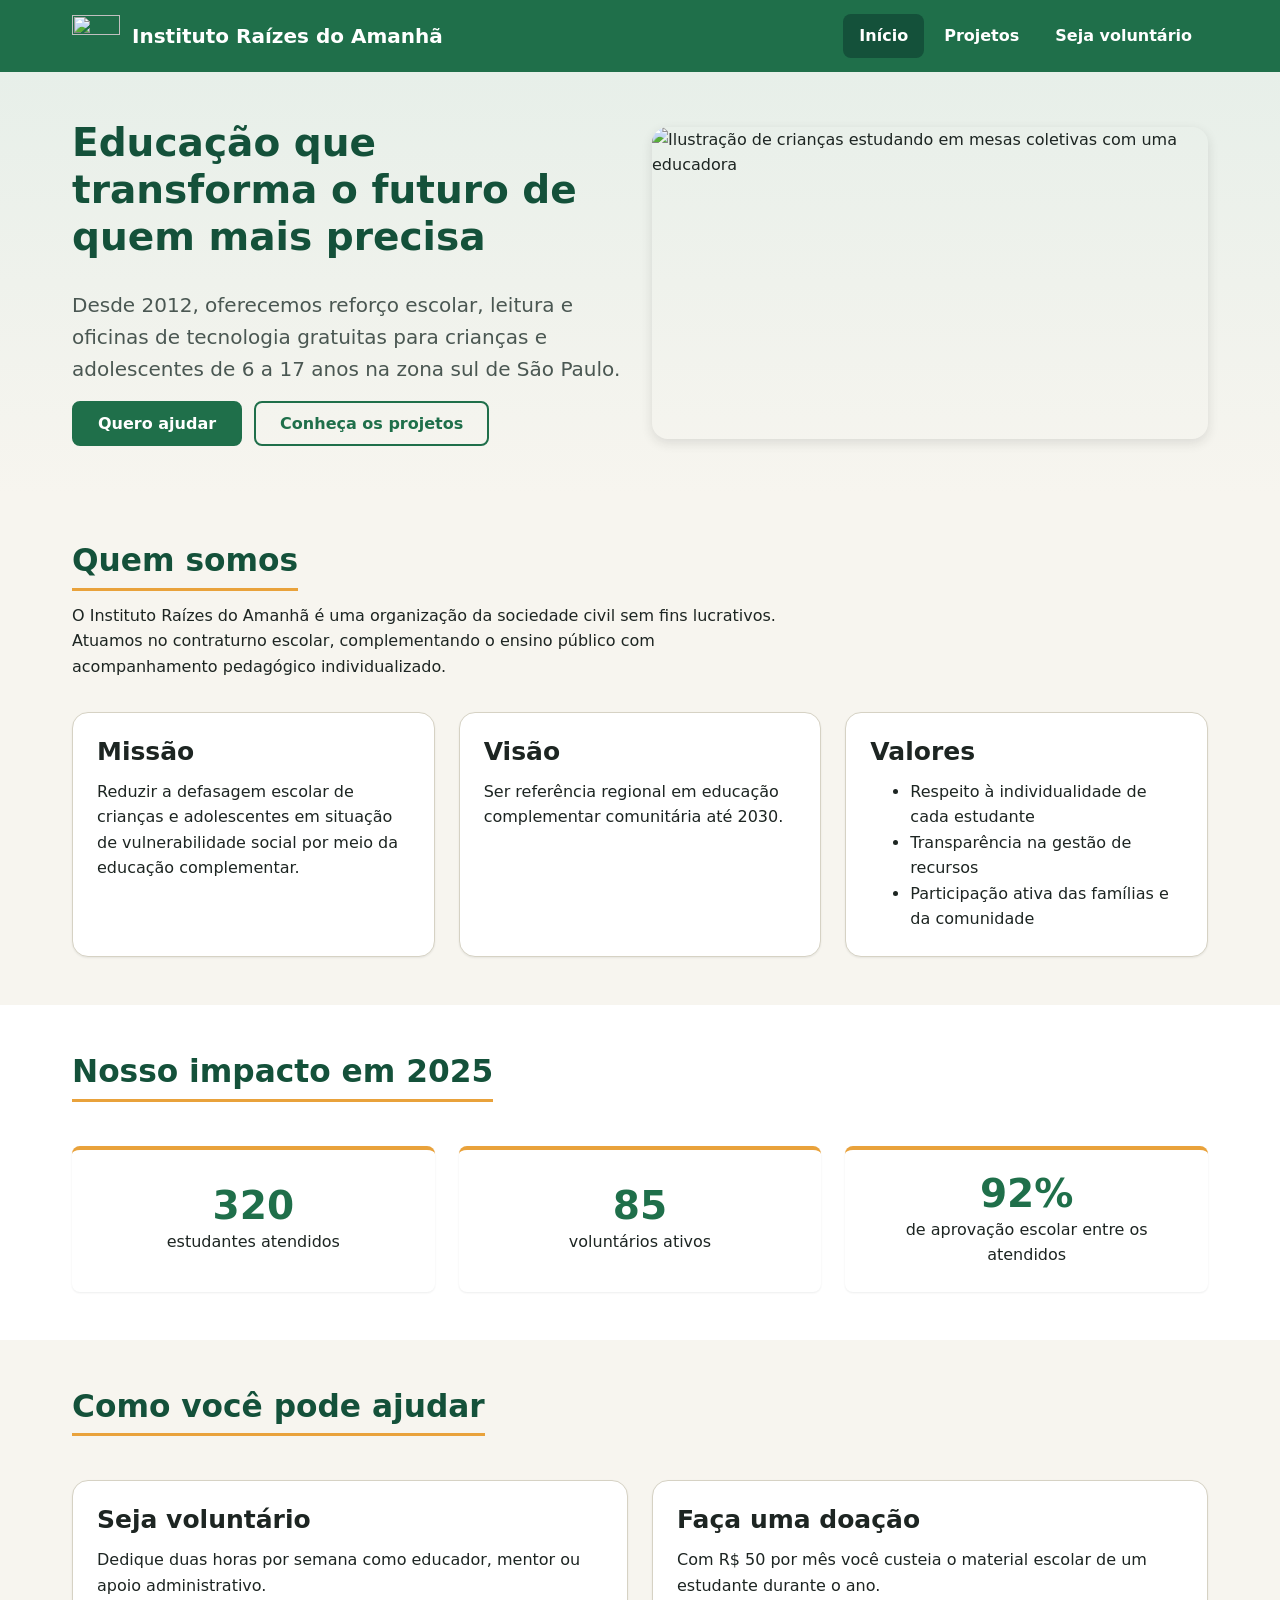
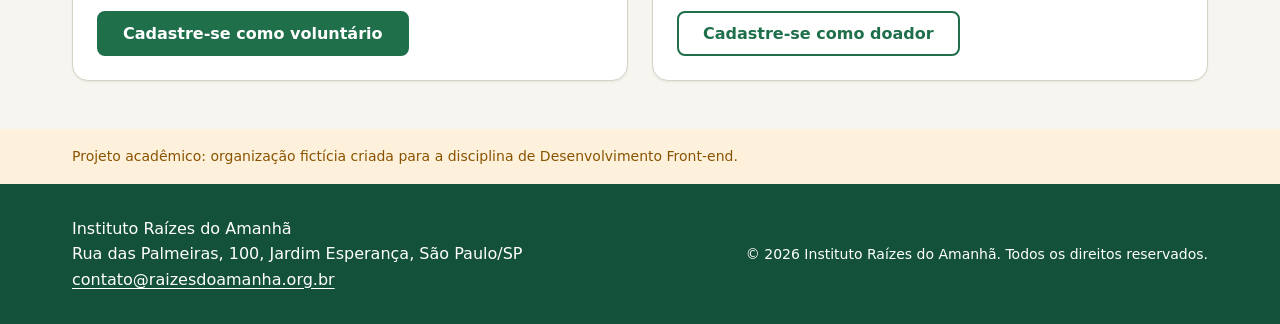
==== index.html @ 903f6423 "Experiência Prática II: design system e layout responsivo Divide o CSS em tokens, base, layout e com" ====
<!DOCTYPE html>
<html lang="pt-BR">
<head>
  <meta charset="UTF-8">
  <meta name="viewport" content="width=device-width, initial-scale=1.0">
  <meta name="description" content="Instituto Raízes do Amanhã: ONG de educação e reforço escolar para crianças e adolescentes da zona sul de São Paulo.">
  <title>Instituto Raízes do Amanhã | Início</title>
  <link rel="stylesheet" href="css/tokens.css">
  <link rel="stylesheet" href="css/base.css">
  <link rel="stylesheet" href="css/layout.css">
  <link rel="stylesheet" href="css/componentes.css">
  <link rel="icon" href="img/logo.svg" type="image/svg+xml">
</head>
<body class="pagina">
  <a class="pular-conteudo" href="#conteudo">Pular para o conteúdo principal</a>

  <header class="cabecalho">
    <div class="container cabecalho__conteudo">
      <a class="marca" href="index.html">
        <img src="img/logo.svg" alt="" width="48" height="48">
        <span>Instituto Raízes do Amanhã</span>
      </a>
      <nav aria-label="Navegação principal">
        <ul class="menu">
          <li><a class="menu__link" href="index.html" aria-current="page">Início</a></li>
          <li><a class="menu__link" href="projetos.html">Projetos</a></li>
          <li><a class="menu__link" href="cadastro.html">Seja voluntário</a></li>
        </ul>
      </nav>
    </div>
  </header>

  <main id="conteudo">
    <section class="destaque" aria-labelledby="titulo-principal">
      <div class="container grid">
        <div class="destaque__texto col-12 col-lg-6">
          <h1 id="titulo-principal">Educação que transforma o futuro de quem mais precisa</h1>
          <p>Desde 2012, oferecemos reforço escolar, leitura e oficinas de tecnologia gratuitas para crianças e adolescentes de 6 a 17 anos na zona sul de São Paulo.</p>
          <div class="grupo-botoes">
            <a class="botao" href="cadastro.html">Quero ajudar</a>
            <a class="botao botao--secundario" href="projetos.html">Conheça os projetos</a>
          </div>
        </div>
        <figure class="destaque__figura col-12 col-lg-6">
          <img src="img/sala-de-aula.svg" alt="Ilustração de crianças estudando em mesas coletivas com uma educadora" width="640" height="360">
        </figure>
      </div>
    </section>

    <section class="secao" aria-labelledby="titulo-sobre">
      <div class="container">
        <div class="secao__cabecalho">
          <h2 id="titulo-sobre">Quem somos</h2>
          <p>O Instituto Raízes do Amanhã é uma organização da sociedade civil sem fins lucrativos. Atuamos no contraturno escolar, complementando o ensino público com acompanhamento pedagógico individualizado.</p>
        </div>
        <div class="grid">
          <div class="cartao col-12 col-md-4">
            <h3>Missão</h3>
            <p>Reduzir a defasagem escolar de crianças e adolescentes em situação de vulnerabilidade social por meio da educação complementar.</p>
          </div>
          <div class="cartao col-12 col-md-4">
            <h3>Visão</h3>
            <p>Ser referência regional em educação complementar comunitária até 2030.</p>
          </div>
          <div class="cartao col-12 col-md-4">
            <h3>Valores</h3>
            <ul>
              <li>Respeito à individualidade de cada estudante</li>
              <li>Transparência na gestão de recursos</li>
              <li>Participação ativa das famílias e da comunidade</li>
            </ul>
          </div>
        </div>
      </div>
    </section>

    <section class="secao secao--alternada" aria-labelledby="titulo-impacto">
      <div class="container">
        <div class="secao__cabecalho">
          <h2 id="titulo-impacto">Nosso impacto em 2025</h2>
        </div>
        <ul class="indicadores grid">
          <li class="indicador col-12 col-sm-4"><strong class="indicador__numero">320</strong> estudantes atendidos</li>
          <li class="indicador col-12 col-sm-4"><strong class="indicador__numero">85</strong> voluntários ativos</li>
          <li class="indicador col-12 col-sm-4"><strong class="indicador__numero">92%</strong> de aprovação escolar entre os atendidos</li>
        </ul>
      </div>
    </section>

    <section class="secao" aria-labelledby="titulo-como-ajudar">
      <div class="container">
        <div class="secao__cabecalho">
          <h2 id="titulo-como-ajudar">Como você pode ajudar</h2>
        </div>
        <div class="grid">
          <article class="cartao col-12 col-md-6">
            <h3>Seja voluntário</h3>
            <p>Dedique duas horas por semana como educador, mentor ou apoio administrativo.</p>
            <a class="botao cartao__acao" href="cadastro.html">Cadastre-se como voluntário</a>
          </article>
          <article class="cartao col-12 col-md-6">
            <h3>Faça uma doação</h3>
            <p>Com R$ 50 por mês você custeia o material escolar de um estudante durante o ano.</p>
            <a class="botao botao--secundario cartao__acao" href="cadastro.html">Cadastre-se como doador</a>
          </article>
        </div>
      </div>
    </section>
  </main>

  <aside class="aviso" aria-label="Aviso sobre o projeto">
    <div class="container">
      <p>Projeto acadêmico: organização fictícia criada para a disciplina de Desenvolvimento Front-end.</p>
    </div>
  </aside>

  <footer class="rodape">
    <div class="container rodape__conteudo">
      <address>
        Instituto Raízes do Amanhã<br>
        Rua das Palmeiras, 100, Jardim Esperança, São Paulo/SP<br>
        <a href="mailto:contato@raizesdoamanha.org.br">contato@raizesdoamanha.org.br</a>
      </address>
      <p><small>&copy; 2026 Instituto Raízes do Amanhã. Todos os direitos reservados.</small></p>
    </div>
  </footer>
</body>
</html>
---- css/tokens.css ----
/* ==========================================================================
   DESIGN SYSTEM: Instituto Raízes do Amanhã
   Todas as decisões visuais do projeto ficam centralizadas aqui.
   Os demais arquivos CSS usam apenas estas variáveis, nunca valores soltos.
   ========================================================================== */

:root {
  /* ---------- 1. CORES ---------------------------------------------------
     Contrastes medidos contra o fundo indicado (WCAG 2.1: texto >= 4.5:1,
     componentes de interface >= 3:1). */

  /* Primária: verde, remete a crescimento e às "raízes" do nome */
  --cor-primaria-100: #e7efe9;   /* fundos suaves de destaque              */
  --cor-primaria-700: #1f6f4a;   /* marca, botões, links (6.1:1 no branco)  */
  --cor-primaria-900: #14513a;   /* hover, títulos, rodapé (9.3:1)          */

  /* Secundária: âmbar, energia e acolhimento; usada em detalhes */
  --cor-secundaria-100: #fdf1dc; /* fundo de avisos                         */
  --cor-secundaria-500: #e9a23b; /* decorativo: bordas, barras, ícones      */
  --cor-secundaria-700: #8a5300; /* texto e foco sobre fundo claro (6.3:1)  */

  /* Neutros: base de leitura */
  --cor-neutro-0:   #ffffff;     /* superfícies (cartões, campos)           */
  --cor-neutro-50:  #f7f5ef;     /* fundo da página, branco quente          */
  --cor-neutro-300: #d6d2c4;     /* bordas decorativas e divisórias         */
  --cor-neutro-500: #8c938f;     /* borda de campos de formulário (3.1:1)   */
  --cor-neutro-600: #4a5752;     /* texto secundário (6.9:1)                */
  --cor-neutro-900: #1d2522;     /* texto principal (14.4:1)                */

  /* Feedback: estados de formulário e mensagens */
  --cor-sucesso: #1e7b34;        /* 5.3:1 */
  --cor-erro:    #b3261e;        /* 6.5:1 */

  /* Papéis semânticos: os componentes usam estes nomes, não os tons */
  --cor-fundo:         var(--cor-neutro-50);
  --cor-superficie:    var(--cor-neutro-0);
  --cor-texto:         var(--cor-neutro-900);
  --cor-texto-suave:   var(--cor-neutro-600);
  --cor-borda:         var(--cor-neutro-300);
  --cor-borda-campo:   var(--cor-neutro-500);
  --cor-marca:         var(--cor-primaria-700);
  --cor-marca-escura:  var(--cor-primaria-900);
  --cor-destaque:      var(--cor-secundaria-500);
  --cor-foco:          var(--cor-secundaria-700);

  /* ---------- 2. TIPOGRAFIA ----------------------------------------------
     Escala modular de razão 1.25 (terça maior) sobre a base de 16px.
     Os tamanhos maiores usam clamp() para crescer com a tela sem quebrar
     no celular. Unidades em rem respeitam o zoom do navegador. */
  --fonte-base: system-ui, -apple-system, "Segoe UI", Roboto, "Helvetica Neue", Arial, sans-serif;

  --fs-pequeno: 0.875rem;                               /* 14px: legendas, notas      */
  --fs-base:    1rem;                                   /* 16px: texto corrido        */
  --fs-media:   1.25rem;                                /* 20px: introduções, h4      */
  --fs-grande:  clamp(1.375rem, 1.2rem + 0.8vw, 1.563rem); /* 22–25px: h3           */
  --fs-titulo:  clamp(1.625rem, 1.3rem + 1.4vw, 1.953rem); /* 26–31px: h2           */
  --fs-display: clamp(2rem, 1.4rem + 2.6vw, 2.441rem);     /* 32–39px: h1           */

  --peso-normal: 400;
  --peso-medio:  600;
  --peso-forte:  700;

  --altura-linha-texto:  1.6;   /* leitura confortável em parágrafos      */
  --altura-linha-titulo: 1.2;

  /* ---------- 3. ESPAÇAMENTO ---------------------------------------------
     Escala modular com base de 4px: todo espaço do projeto é um destes. */
  --esp-1: 0.25rem;  /*  4px */
  --esp-2: 0.5rem;   /*  8px */
  --esp-3: 0.75rem;  /* 12px */
  --esp-4: 1rem;     /* 16px */
  --esp-5: 1.5rem;   /* 24px */
  --esp-6: 2rem;     /* 32px */
  --esp-7: 3rem;     /* 48px */
  --esp-8: 4rem;     /* 64px */

  /* ---------- 4. FORMA, SOMBRA E MOVIMENTO ------------------------------- */
  --raio-pequeno: 4px;
  --raio-medio:   8px;
  --raio-grande:  16px;
  --raio-pilula:  999px;

  --sombra-1: 0 1px 2px rgba(29, 37, 34, 0.08);
  --sombra-2: 0 4px 12px rgba(29, 37, 34, 0.12);

  --transicao: 150ms ease-in-out;

  /* ---------- 5. LAYOUT --------------------------------------------------
     Breakpoints (variáveis não funcionam dentro de @media; os valores
     abaixo são repetidos literalmente em layout.css):
       sm  576px | md  768px | lg  1024px | xl  1280px                */
  --largura-max: 1200px;
  --largura-texto: 70ch;        /* limite de leitura confortável         */
  --gutter: var(--esp-5);       /* espaço entre colunas do grid          */
  --alvo-toque: 44px;           /* tamanho mínimo de área clicável       */
}
---- css/base.css ----
/* ==========================================================================
   BASE: reset leve e estilos dos elementos HTML, sem classes
   ========================================================================== */

*,
*::before,
*::after {
  box-sizing: border-box;
}

html {
  -webkit-text-size-adjust: 100%;
  scroll-behavior: smooth;
}

body {
  margin: 0;
  font-family: var(--fonte-base);
  font-size: var(--fs-base);
  line-height: var(--altura-linha-texto);
  color: var(--cor-texto);
  background: var(--cor-fundo);
}

img,
svg {
  display: block;
  max-width: 100%;
  height: auto;
}

/* Hierarquia tipográfica: cada nível usa um passo da escala */
h1,
h2,
h3,
h4 {
  margin: 0 0 var(--esp-3);
  line-height: var(--altura-linha-titulo);
  font-weight: var(--peso-forte);
  color: var(--cor-marca-escura);
}

h1 { font-size: var(--fs-display); }
h2 { font-size: var(--fs-titulo); }
h3 { font-size: var(--fs-grande); color: var(--cor-texto); }
h4 { font-size: var(--fs-media); color: var(--cor-texto); }

p,
ul,
ol,
dl {
  margin: 0 0 var(--esp-4);
}

small {
  font-size: var(--fs-pequeno);
}

a {
  color: var(--cor-marca);
  text-underline-offset: 0.2em;
  transition: color var(--transicao);
}

a:hover {
  color: var(--cor-marca-escura);
}

/* Foco visível e consistente para quem navega pelo teclado */
:focus-visible {
  outline: 3px solid var(--cor-foco);
  outline-offset: 2px;
}

/* Respeita quem configurou o sistema para reduzir animações */
@media (prefers-reduced-motion: reduce) {
  html {
    scroll-behavior: auto;
  }

  *,
  *::before,
  *::after {
    transition-duration: 0.01ms !important;
    animation-duration: 0.01ms !important;
  }
}
---- css/layout.css ----
/* ==========================================================================
   LAYOUT: estrutura macro com CSS Grid de 12 colunas
   Abordagem mobile-first: sem classe de breakpoint, o elemento ocupa as
   12 colunas; os sufixos -sm, -md, -lg e -xl valem a partir da largura.
     sm  >= 576px | md  >= 768px | lg  >= 1024px | xl  >= 1280px
   ========================================================================== */

.container {
  width: 100%;
  max-width: var(--largura-max);
  margin-inline: auto;
  padding-inline: var(--esp-4);
}

.grid {
  display: grid;
  grid-template-columns: repeat(12, minmax(0, 1fr));
  gap: var(--gutter);
}

.grid > * {
  grid-column: span 12;
}

.col-1  { grid-column: span 1; }
.col-2  { grid-column: span 2; }
.col-3  { grid-column: span 3; }
.col-4  { grid-column: span 4; }
.col-5  { grid-column: span 5; }
.col-6  { grid-column: span 6; }
.col-7  { grid-column: span 7; }
.col-8  { grid-column: span 8; }
.col-9  { grid-column: span 9; }
.col-10 { grid-column: span 10; }
.col-11 { grid-column: span 11; }
.col-12 { grid-column: span 12; }

/* sm: celulares grandes na horizontal */
@media (min-width: 576px) {
  .col-sm-4  { grid-column: span 4; }
  .col-sm-6  { grid-column: span 6; }
  .col-sm-8  { grid-column: span 8; }
  .col-sm-12 { grid-column: span 12; }
}

/* md: tablets */
@media (min-width: 768px) {
  .container { padding-inline: var(--esp-5); }

  .col-md-3  { grid-column: span 3; }
  .col-md-4  { grid-column: span 4; }
  .col-md-5  { grid-column: span 5; }
  .col-md-6  { grid-column: span 6; }
  .col-md-7  { grid-column: span 7; }
  .col-md-8  { grid-column: span 8; }
  .col-md-12 { grid-column: span 12; }
}

/* lg: notebooks e desktops */
@media (min-width: 1024px) {
  .col-lg-3  { grid-column: span 3; }
  .col-lg-4  { grid-column: span 4; }
  .col-lg-5  { grid-column: span 5; }
  .col-lg-6  { grid-column: span 6; }
  .col-lg-7  { grid-column: span 7; }
  .col-lg-8  { grid-column: span 8; }
  .col-lg-9  { grid-column: span 9; }
}

/* xl: telas largas */
@media (min-width: 1280px) {
  .container { padding-inline: var(--esp-6); }

  .col-xl-3 { grid-column: span 3; }
  .col-xl-4 { grid-column: span 4; }
}

/* Estrutura geral da página: rodapé sempre no fim, mesmo com pouco conteúdo */
.pagina {
  display: grid;
  grid-template-rows: auto 1fr auto auto;
  min-height: 100vh;
}

.secao {
  padding-block: var(--esp-7);
}

.secao--colada {
  padding-top: 0;
}

.secao--alternada {
  background: var(--cor-superficie);
}

.secao__cabecalho {
  max-width: var(--largura-texto);
  margin-bottom: var(--esp-6);
}

.secao__cabecalho h2 {
  padding-bottom: var(--esp-2);
  border-bottom: 3px solid var(--cor-destaque);
  display: inline-block;
}

.texto-limitado {
  max-width: var(--largura-texto);
}
---- css/componentes.css ----
/* ==========================================================================
   COMPONENTES: blocos reutilizáveis, nomeados no padrão BEM
   (bloco__elemento--modificador). Alinhamentos internos usam Flexbox.
   ========================================================================== */

/* ---------- Link "pular para o conteúdo" (acessibilidade) -------------- */
.pular-conteudo {
  position: absolute;
  top: var(--esp-2);
  left: -999px;
  z-index: 100;
  padding: var(--esp-2) var(--esp-4);
  border-radius: var(--raio-medio);
  background: var(--cor-marca-escura);
  color: var(--cor-neutro-0);
}

.pular-conteudo:focus {
  left: var(--esp-2);
  color: var(--cor-neutro-0);
}

/* ---------- Cabeçalho -------------------------------------------------- */
.cabecalho {
  background: var(--cor-marca);
  color: var(--cor-neutro-0);
  box-shadow: var(--sombra-2);
}

.cabecalho__conteudo {
  display: flex;
  flex-wrap: wrap;
  align-items: center;
  justify-content: space-between;
  gap: var(--esp-3);
  padding-block: var(--esp-3);
}

.cabecalho :focus-visible {
  outline-color: var(--cor-neutro-0);
}

.marca {
  display: flex;
  align-items: center;
  gap: var(--esp-3);
  font-size: var(--fs-media);
  font-weight: var(--peso-forte);
  color: var(--cor-neutro-0);
  text-decoration: none;
}

.marca:hover {
  color: var(--cor-neutro-0);
}

/* ---------- Menu de navegação ----------------------------------------- */
.menu {
  display: flex;
  flex-wrap: wrap;
  gap: var(--esp-1);
  margin: 0;
  padding: 0;
  list-style: none;
}

.menu__link {
  display: flex;
  align-items: center;
  min-height: var(--alvo-toque);
  padding-inline: var(--esp-4);
  border-radius: var(--raio-medio);
  color: var(--cor-neutro-0);
  font-weight: var(--peso-medio);
  text-decoration: none;
  transition: background-color var(--transicao);
}

.menu__link:hover,
.menu__link[aria-current="page"] {
  background: var(--cor-marca-escura);
  color: var(--cor-neutro-0);
}

/* ---------- Botões ----------------------------------------------------- */
.botao {
  display: inline-flex;
  align-items: center;
  justify-content: center;
  gap: var(--esp-2);
  min-height: var(--alvo-toque);
  padding: var(--esp-2) var(--esp-5);
  border: 2px solid var(--cor-marca);
  border-radius: var(--raio-medio);
  background: var(--cor-marca);
  color: var(--cor-neutro-0);
  font: inherit;
  font-weight: var(--peso-forte);
  text-decoration: none;
  cursor: pointer;
  transition: background-color var(--transicao), border-color var(--transicao);
}

.botao:hover {
  background: var(--cor-marca-escura);
  border-color: var(--cor-marca-escura);
  color: var(--cor-neutro-0);
}

.botao--secundario {
  background: transparent;
  color: var(--cor-marca);
}

.botao--secundario:hover {
  background: var(--cor-primaria-100);
  color: var(--cor-marca-escura);
}

.grupo-botoes {
  display: flex;
  flex-wrap: wrap;
  gap: var(--esp-3);
}

/* ---------- Destaque (hero da página inicial) -------------------------- */
.destaque {
  padding-block: var(--esp-7);
  background: linear-gradient(180deg, var(--cor-primaria-100), var(--cor-fundo));
}

.destaque .grid {
  align-items: center;
}

.destaque__texto {
  display: flex;
  flex-direction: column;
  align-items: flex-start;
  gap: var(--esp-4);
}

.destaque__texto p {
  margin: 0;
  font-size: var(--fs-media);
  color: var(--cor-texto-suave);
}

.destaque__figura {
  margin: 0;
  overflow: hidden;
  border-radius: var(--raio-grande);
  box-shadow: var(--sombra-2);
}

.destaque__figura img {
  width: 100%;
}

/* ---------- Introdução de páginas internas ----------------------------- */
.introducao {
  padding-block: var(--esp-7) var(--esp-5);
}

.introducao p {
  max-width: var(--largura-texto);
  font-size: var(--fs-media);
  color: var(--cor-texto-suave);
}

/* ---------- Cartão ----------------------------------------------------- */
.cartao {
  display: flex;
  flex-direction: column;
  gap: var(--esp-3);
  height: 100%;
  padding: var(--esp-5);
  border: 1px solid var(--cor-borda);
  border-radius: var(--raio-grande);
  background: var(--cor-superficie);
  box-shadow: var(--sombra-1);
}

.cartao > * {
  margin: 0;
}

.cartao__acao {
  margin-top: auto;      /* empurra a ação para o rodapé do cartão */
  align-self: flex-start;
}

/* ---------- Indicadores de impacto ------------------------------------ */
.indicadores {
  margin: 0;
  padding: 0;
  list-style: none;
}

.indicador {
  display: flex;
  flex-direction: column;
  align-items: center;
  justify-content: center;
  gap: var(--esp-1);
  height: 100%;
  padding: var(--esp-5);
  border-top: 4px solid var(--cor-destaque);
  border-radius: var(--raio-medio);
  background: var(--cor-superficie);
  box-shadow: var(--sombra-1);
  text-align: center;
}

.indicador__numero {
  font-size: var(--fs-display);
  font-weight: var(--peso-forte);
  line-height: 1;
  color: var(--cor-marca);
}

/* ---------- Sumário (links internos em formato de "pílula") ----------- */
.sumario__lista {
  display: flex;
  flex-wrap: wrap;
  gap: var(--esp-2);
  margin: 0;
  padding: 0;
  list-style: none;
}

.sumario__link {
  display: inline-flex;
  align-items: center;
  min-height: var(--alvo-toque);
  padding-inline: var(--esp-4);
  border: 1px solid var(--cor-marca);
  border-radius: var(--raio-pilula);
  background: var(--cor-superficie);
  font-size: var(--fs-pequeno);
  font-weight: var(--peso-medio);
  text-decoration: none;
  transition: background-color var(--transicao);
}

.sumario__link:hover {
  background: var(--cor-primaria-100);
}

/* ---------- Projeto (cartão com imagem) ------------------------------- */
.projeto {
  display: flex;
  flex-direction: column;
  height: 100%;
  overflow: hidden;
  border: 1px solid var(--cor-borda);
  border-radius: var(--raio-grande);
  background: var(--cor-superficie);
  box-shadow: var(--sombra-1);
  scroll-margin-top: var(--esp-5);
}

.projeto__figura {
  margin: 0;
  background: var(--cor-primaria-100);
}

.projeto__figura img {
  width: 100%;
}

.projeto__legenda {
  padding: var(--esp-2) var(--esp-5);
  font-size: var(--fs-pequeno);
  color: var(--cor-texto-suave);
}

.projeto__corpo {
  display: flex;
  flex-direction: column;
  flex: 1;
  padding: var(--esp-5);
}

.projeto__cabecalho h3 {
  margin-bottom: var(--esp-1);
}

.etiqueta {
  display: inline-block;
  margin: 0 0 var(--esp-4);
  padding: var(--esp-1) var(--esp-3);
  border-radius: var(--raio-pilula);
  background: var(--cor-secundaria-100);
  color: var(--cor-secundaria-700);
  font-size: var(--fs-pequeno);
  font-weight: var(--peso-medio);
}

/* ---------- Listas de voluntariado ------------------------------------ */
.perfis {
  display: flex;
  flex-direction: column;
  gap: var(--esp-3);
}

.perfis dt {
  font-weight: var(--peso-forte);
}

.perfis dd {
  margin: 0;
  color: var(--cor-texto-suave);
}

.etapas {
  display: flex;
  flex-direction: column;
  gap: var(--esp-3);
  padding: 0;
  list-style: none;
  counter-reset: etapa;
}

.etapas li {
  position: relative;
  min-height: 2rem;
  padding-left: 2.75rem; /* 2rem do marcador + esp-3; literal porque o validador W3C não aceita var() dentro de calc() */
  counter-increment: etapa;
}

.etapas li::before {
  content: counter(etapa);
  position: absolute;
  top: 0;
  left: 0;
  display: flex;
  align-items: center;
  justify-content: center;
  width: 2rem;
  height: 2rem;
  border-radius: 50%;
  background: var(--cor-marca);
  color: var(--cor-neutro-0);
  font-weight: var(--peso-forte);
}

/* ---------- Campanha de doação ---------------------------------------- */
.campanha {
  border-left: 4px solid var(--cor-destaque);
}

.campanha__meta {
  display: flex;
  justify-content: space-between;
  gap: var(--esp-2);
  font-size: var(--fs-pequeno);
  font-weight: var(--peso-medio);
}

.campanha progress {
  width: 100%;
  height: 0.75rem;
  accent-color: var(--cor-marca);
}

/* ---------- Formulário ------------------------------------------------- */
.formulario {
  display: flex;
  flex-direction: column;
  gap: var(--esp-5);
}

.formulario__grupo {
  margin: 0;
  padding: var(--esp-5);
  border: 1px solid var(--cor-borda);
  border-radius: var(--raio-grande);
  background: var(--cor-superficie);
}

.formulario__legenda {
  padding-inline: var(--esp-2);
  font-size: var(--fs-media);
  font-weight: var(--peso-forte);
  color: var(--cor-marca-escura);
}

.campo {
  display: flex;
  flex-direction: column;
  gap: var(--esp-1);
}

.campo__rotulo {
  font-weight: var(--peso-medio);
}

.campo__entrada {
  width: 100%;
  min-height: var(--alvo-toque);
  padding: var(--esp-2) var(--esp-3);
  border: 1px solid var(--cor-borda-campo);
  border-radius: var(--raio-medio);
  background: var(--cor-superficie);
  color: var(--cor-texto);
  font: inherit;
  transition: border-color var(--transicao), box-shadow var(--transicao);
}

.campo__entrada:focus-visible {
  border-color: var(--cor-marca);
  outline-offset: 0;
}

/* Feedback de validação só depois que o usuário interage com o campo */
.campo__entrada:user-invalid {
  border-color: var(--cor-erro);
  box-shadow: 0 0 0 1px var(--cor-erro);
}

.campo__entrada:user-valid {
  border-color: var(--cor-sucesso);
}

.campo__ajuda {
  margin: 0;
  font-size: var(--fs-pequeno);
  color: var(--cor-texto-suave);
}

.opcoes {
  display: flex;
  flex-wrap: wrap;
  gap: var(--esp-2) var(--esp-5);
}

.opcao {
  display: flex;
  align-items: center;
  gap: var(--esp-2);
  min-height: var(--alvo-toque);
}

.opcao input {
  width: 1.25rem;
  height: 1.25rem;
  accent-color: var(--cor-marca);
}

.opcao--consentimento {
  align-items: flex-start;
}

.opcao--consentimento input {
  margin-top: var(--esp-1);
  flex-shrink: 0;
}

.obrigatorio {
  color: var(--cor-erro);
}

/* ---------- Painel lateral do cadastro -------------------------------- */
.painel {
  height: auto;           /* não estica: acompanha a rolagem (sticky) */
  position: sticky;
  top: var(--esp-5);
  background: var(--cor-primaria-100);
  border-color: transparent;
}

.painel__titulo {
  font-size: var(--fs-grande);
}

.painel ul {
  display: flex;
  flex-direction: column;
  gap: var(--esp-2);
  padding-left: var(--esp-5);
}

/* ---------- Aviso e rodapé -------------------------------------------- */
.aviso {
  padding-block: var(--esp-4);
  background: var(--cor-secundaria-100);
  font-size: var(--fs-pequeno);
  color: var(--cor-secundaria-700);
}

.aviso p {
  margin: 0;
}

.rodape {
  padding-block: var(--esp-6);
  background: var(--cor-marca-escura);
  color: var(--cor-neutro-0);
}

.rodape__conteudo {
  display: flex;
  flex-wrap: wrap;
  align-items: center;
  justify-content: space-between;
  gap: var(--esp-4);
}

.rodape address {
  font-style: normal;
}

.rodape p {
  margin: 0;
}

.rodape a {
  color: var(--cor-neutro-0);
}

.rodape :focus-visible {
  outline-color: var(--cor-neutro-0);
}
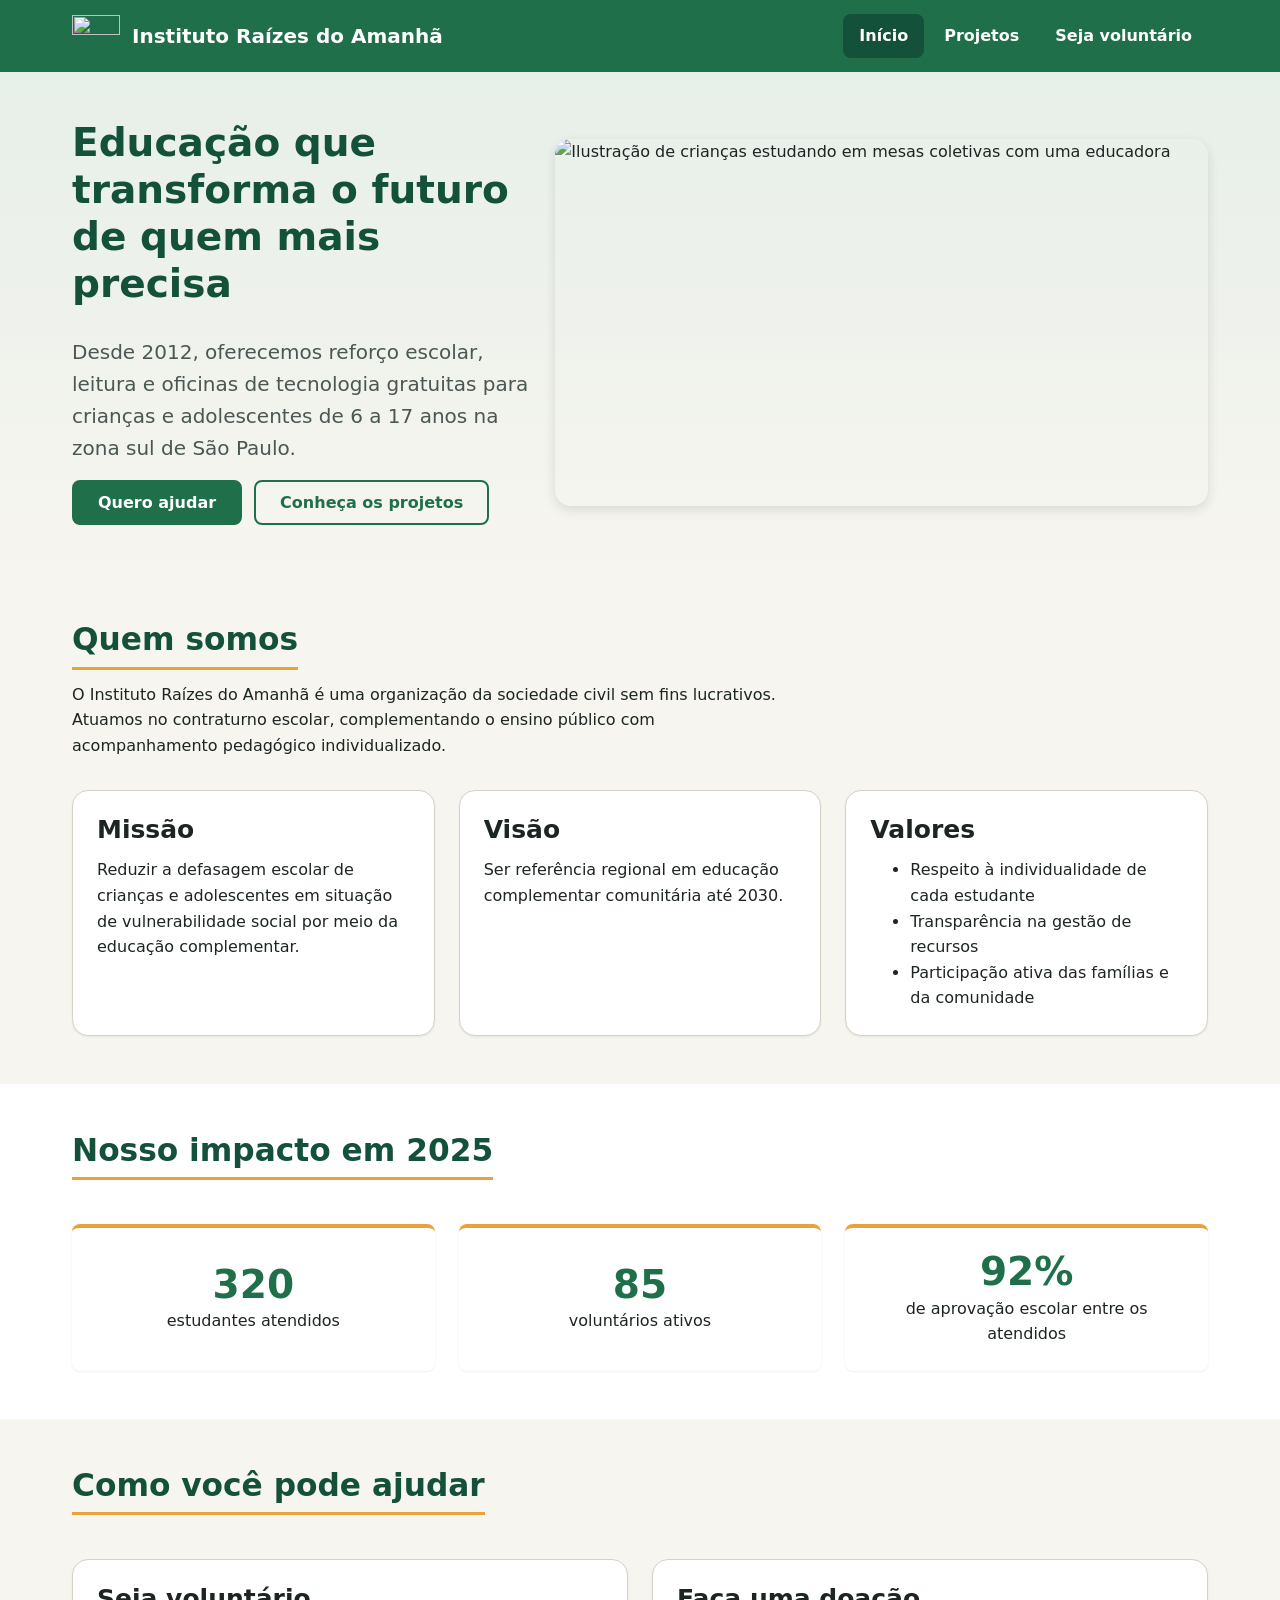
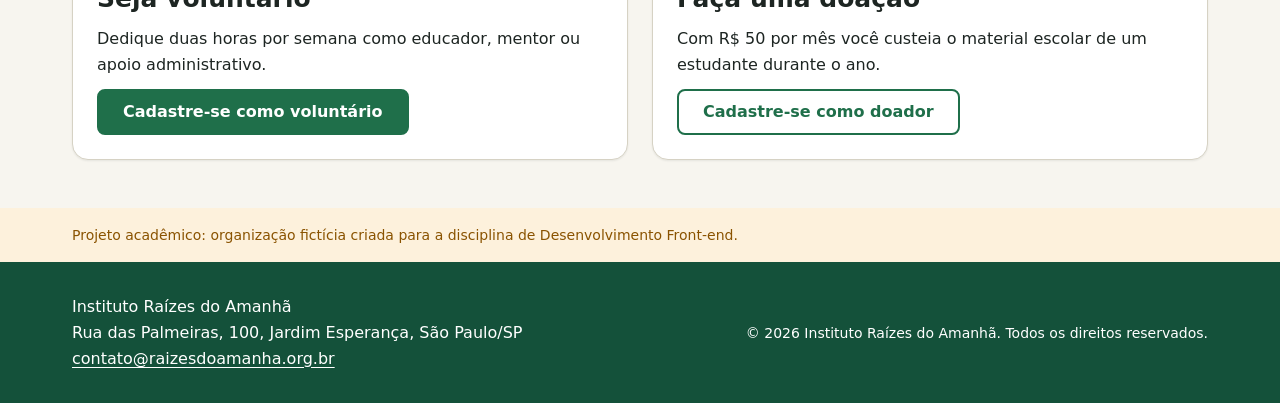
==== commit de96df5f: "Adiciona breakpoint xxl (1536px) para telas panorâmicas Amplia o container para 1400px e o espaçamen" ====
--- a/index.html
+++ b/index.html
@@ -33,7 +33,7 @@
   <main id="conteudo">
     <section class="destaque" aria-labelledby="titulo-principal">
       <div class="container grid">
-        <div class="destaque__texto col-12 col-lg-6">
+        <div class="destaque__texto col-12 col-lg-6 col-xl-5">
           <h1 id="titulo-principal">Educação que transforma o futuro de quem mais precisa</h1>
           <p>Desde 2012, oferecemos reforço escolar, leitura e oficinas de tecnologia gratuitas para crianças e adolescentes de 6 a 17 anos na zona sul de São Paulo.</p>
           <div class="grupo-botoes">
@@ -41,7 +41,7 @@
             <a class="botao botao--secundario" href="projetos.html">Conheça os projetos</a>
           </div>
         </div>
-        <figure class="destaque__figura col-12 col-lg-6">
+        <figure class="destaque__figura col-12 col-lg-6 col-xl-7">
           <img src="img/sala-de-aula.svg" alt="Ilustração de crianças estudando em mesas coletivas com uma educadora" width="640" height="360">
         </figure>
       </div>
--- a/css/tokens.css
+++ b/css/tokens.css
@@ -88,7 +88,7 @@
   /* ---------- 5. LAYOUT --------------------------------------------------
      Breakpoints (variáveis não funcionam dentro de @media; os valores
      abaixo são repetidos literalmente em layout.css):
-       sm  576px | md  768px | lg  1024px | xl  1280px                */
+       sm 576px | md 768px | lg 1024px | xl 1280px | xxl 1536px    */
   --largura-max: 1200px;
   --largura-texto: 70ch;        /* limite de leitura confortável         */
   --gutter: var(--esp-5);       /* espaço entre colunas do grid          */
--- a/css/layout.css
+++ b/css/layout.css
@@ -1,8 +1,8 @@
 /* ==========================================================================
    LAYOUT: estrutura macro com CSS Grid de 12 colunas
    Abordagem mobile-first: sem classe de breakpoint, o elemento ocupa as
-   12 colunas; os sufixos -sm, -md, -lg e -xl valem a partir da largura.
-     sm  >= 576px | md  >= 768px | lg  >= 1024px | xl  >= 1280px
+   12 colunas; os sufixos -sm, -md, -lg, -xl e -xxl valem a partir da largura.
+     sm  >= 576px | md  >= 768px | lg  >= 1024px | xl  >= 1280px | xxl >= 1536px
    ========================================================================== */
 
 .container {
@@ -73,6 +73,19 @@
 
   .col-xl-3 { grid-column: span 3; }
   .col-xl-4 { grid-column: span 4; }
+  .col-xl-5 { grid-column: span 5; }
+  .col-xl-7 { grid-column: span 7; }
+}
+
+/* xxl: monitores panorâmicos; o conteúdo cresce e os espaços também */
+@media (min-width: 1536px) {
+  :root {
+    --largura-max: 1400px;
+    --gutter: var(--esp-6);
+  }
+
+  .col-xxl-3 { grid-column: span 3; }
+  .col-xxl-4 { grid-column: span 4; }
 }
 
 /* Estrutura geral da página: rodapé sempre no fim, mesmo com pouco conteúdo */
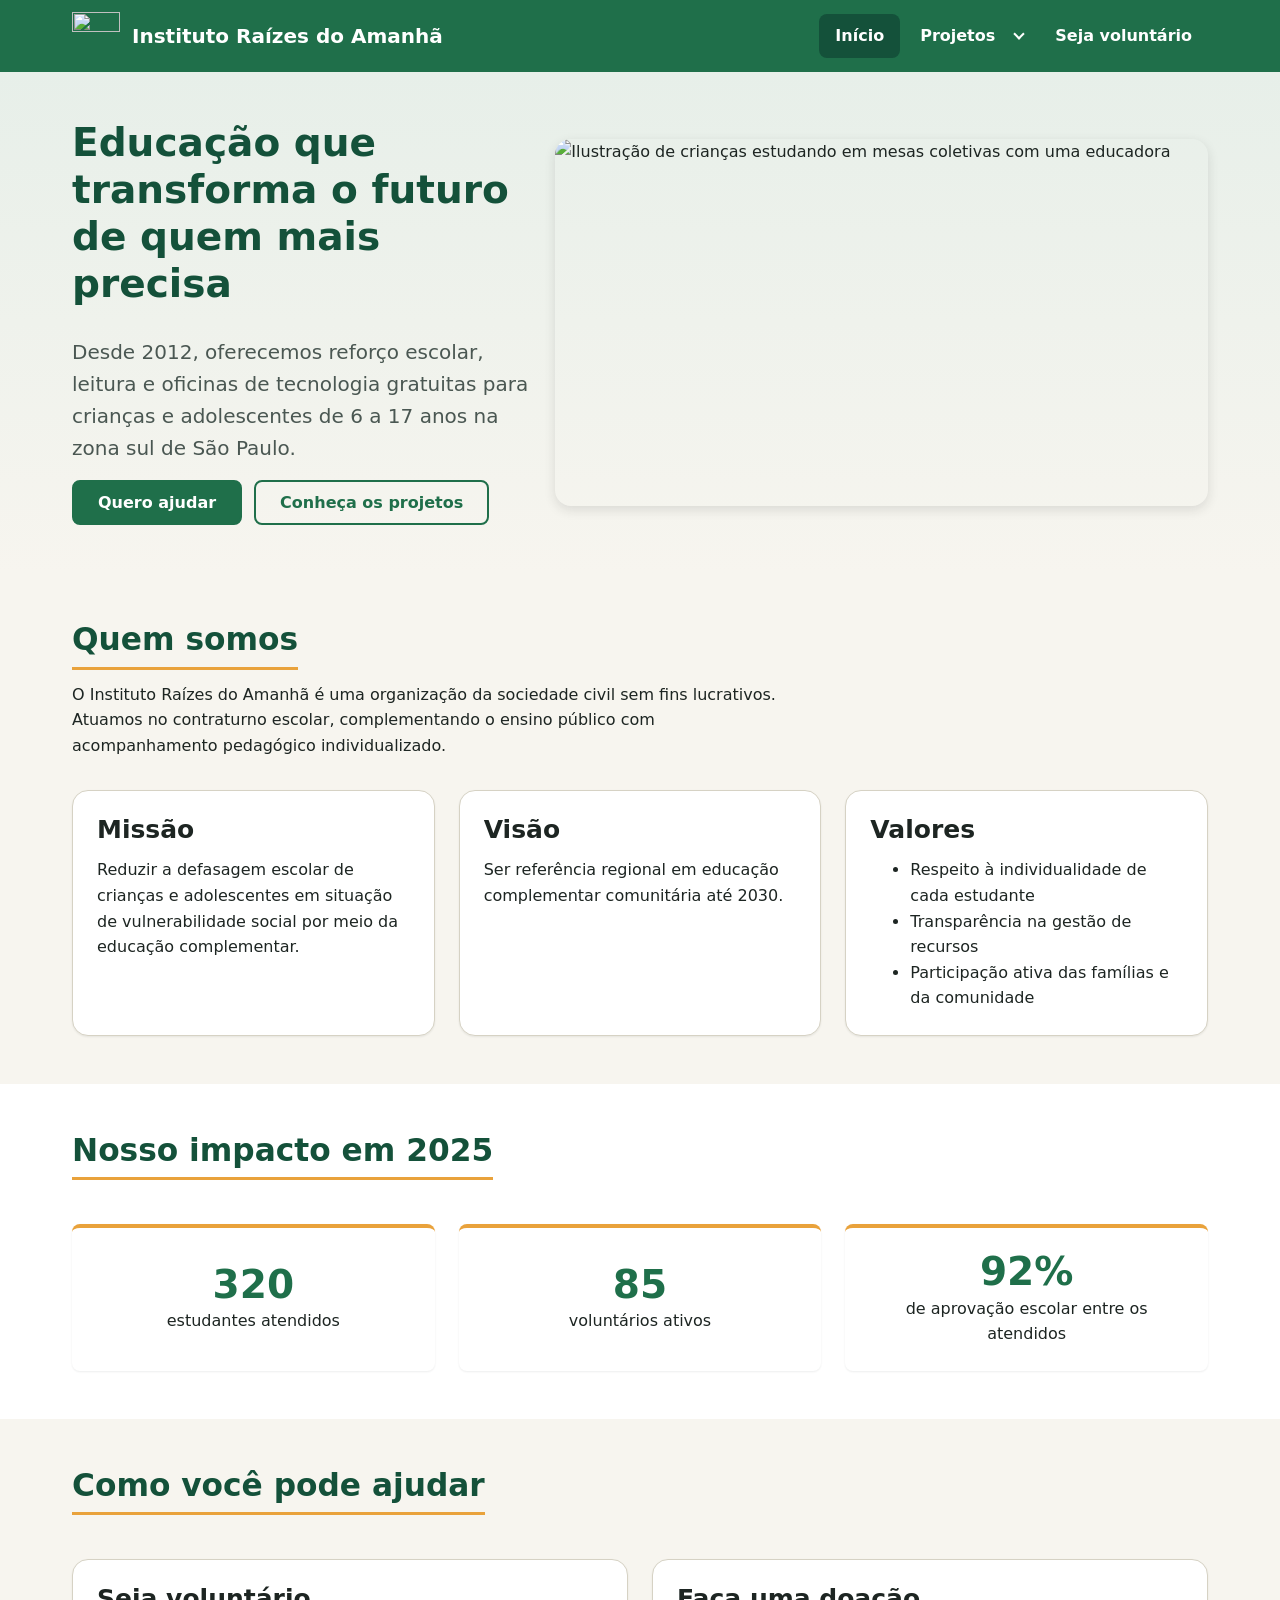
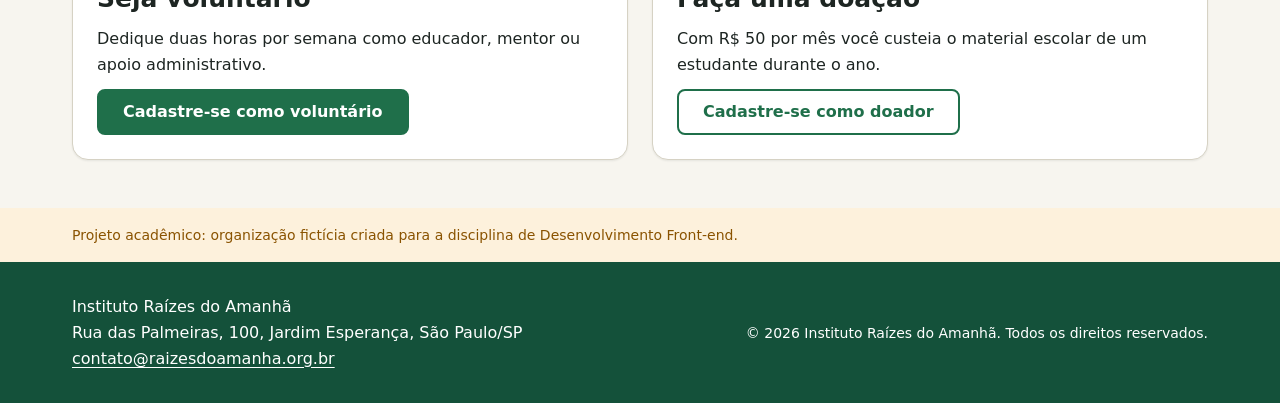
==== commit 422780ed: "Adiciona menu dropdown no desktop e hambúrguer no celular Submenu de Projetos abre por hover, foco d" ====
--- a/index.html
+++ b/index.html
@@ -5,11 +5,13 @@
   <meta name="viewport" content="width=device-width, initial-scale=1.0">
   <meta name="description" content="Instituto Raízes do Amanhã: ONG de educação e reforço escolar para crianças e adolescentes da zona sul de São Paulo.">
   <title>Instituto Raízes do Amanhã | Início</title>
+  <script>document.documentElement.classList.add("js");</script>
   <link rel="stylesheet" href="css/tokens.css">
   <link rel="stylesheet" href="css/base.css">
   <link rel="stylesheet" href="css/layout.css">
   <link rel="stylesheet" href="css/componentes.css">
   <link rel="icon" href="img/logo.svg" type="image/svg+xml">
+  <script src="js/menu.js" defer></script>
 </head>
 <body class="pagina">
   <a class="pular-conteudo" href="#conteudo">Pular para o conteúdo principal</a>
@@ -20,11 +22,27 @@
         <img src="img/logo.svg" alt="" width="48" height="48">
         <span>Instituto Raízes do Amanhã</span>
       </a>
-      <nav aria-label="Navegação principal">
+      <button class="menu-toggle" type="button" aria-expanded="false" aria-controls="menu-principal">
+        <span class="menu-toggle__icone" aria-hidden="true"><span></span><span></span><span></span></span>
+        <span class="menu-toggle__texto">Menu</span>
+      </button>
+      <nav class="navegacao" id="menu-principal" aria-label="Navegação principal">
         <ul class="menu">
-          <li><a class="menu__link" href="index.html" aria-current="page">Início</a></li>
-          <li><a class="menu__link" href="projetos.html">Projetos</a></li>
-          <li><a class="menu__link" href="cadastro.html">Seja voluntário</a></li>
+          <li class="menu__item"><a class="menu__link" href="index.html" aria-current="page">Início</a></li>
+          <li class="menu__item menu__item--submenu">
+            <a class="menu__link" href="projetos.html">Projetos</a>
+            <button class="submenu-toggle" type="button" aria-expanded="false" aria-controls="submenu-projetos">
+              <span class="visualmente-oculto">Abrir submenu de Projetos</span>
+            </button>
+            <ul class="submenu" id="submenu-projetos">
+              <li><a class="submenu__link" href="projetos.html#reforco">Reforço Escolar</a></li>
+              <li><a class="submenu__link" href="projetos.html#leitura">Clube de Leitura</a></li>
+              <li><a class="submenu__link" href="projetos.html#tecnologia">Oficina de Tecnologia</a></li>
+              <li><a class="submenu__link" href="projetos.html#voluntariado">Como ser voluntário</a></li>
+              <li><a class="submenu__link" href="projetos.html#doacoes">Campanhas de doação</a></li>
+            </ul>
+          </li>
+          <li class="menu__item"><a class="menu__link" href="cadastro.html">Seja voluntário</a></li>
         </ul>
       </nav>
     </div>
--- a/css/componentes.css
+++ b/css/componentes.css
@@ -41,27 +41,132 @@
 }
 
 .marca {
+  flex: 1 1 0;        /* encolhe e deixa o nome quebrar linha, abrindo espaço para o botão Menu */
+  min-width: 0;
   display: flex;
   align-items: center;
   gap: var(--esp-3);
-  font-size: var(--fs-media);
+  font-size: var(--fs-base);
   font-weight: var(--peso-forte);
+  line-height: var(--altura-linha-titulo);
   color: var(--cor-neutro-0);
   text-decoration: none;
 }
 
+.marca img {
+  flex-shrink: 0;
+}
+
+@media (min-width: 768px) {
+  .marca {
+    font-size: var(--fs-media);
+  }
+}
+
 .marca:hover {
   color: var(--cor-neutro-0);
 }
 
-/* ---------- Menu de navegação ----------------------------------------- */
+/* ---------- Navegação principal ---------------------------------------
+   Mobile-first: abaixo de 768px o menu fica recolhido atrás do botão
+   hambúrguer. A partir de 768px (md) vira a barra horizontal com dropdown.
+   A classe .js no <html> garante que, sem JavaScript, o menu nunca fique
+   escondido (ele simplesmente aparece aberto). */
+
+.visualmente-oculto {
+  position: absolute;
+  width: 1px;
+  height: 1px;
+  overflow: hidden;
+  clip-path: inset(50%);
+  white-space: nowrap;
+}
+
+/* Botão hambúrguer */
+.menu-toggle {
+  flex-shrink: 0;
+  display: none;
+  align-items: center;
+  gap: var(--esp-2);
+  min-height: var(--alvo-toque);
+  padding-inline: var(--esp-3);
+  border: 2px solid rgba(255, 255, 255, 0.6);
+  border-radius: var(--raio-medio);
+  background: transparent;
+  color: var(--cor-neutro-0);
+  font: inherit;
+  font-weight: var(--peso-medio);
+  cursor: pointer;
+}
+
+.js .menu-toggle {
+  display: inline-flex;
+}
+
+.menu-toggle__icone {
+  display: flex;
+  flex-direction: column;
+  justify-content: space-between;
+  width: 1.25rem;
+  height: 0.875rem;
+}
+
+.menu-toggle__icone span {
+  height: 2px;
+  border-radius: 2px;
+  background: currentColor;
+  transition: transform var(--transicao), opacity var(--transicao);
+}
+
+/* As três barras viram um "X" quando o menu está aberto */
+.menu-toggle[aria-expanded="true"] .menu-toggle__icone span:nth-child(1) {
+  transform: translateY(6px) rotate(45deg);
+}
+
+.menu-toggle[aria-expanded="true"] .menu-toggle__icone span:nth-child(2) {
+  opacity: 0;
+}
+
+.menu-toggle[aria-expanded="true"] .menu-toggle__icone span:nth-child(3) {
+  transform: translateY(-6px) rotate(-45deg);
+}
+
+/* Painel do menu no celular: ocupa a largura toda, abaixo da marca */
+.navegacao {
+  flex-basis: 100%;
+}
+
+.js .navegacao {
+  max-height: 0;
+  overflow: hidden;
+  visibility: hidden;
+  transition: max-height 250ms ease-in-out, visibility 0s linear 250ms;
+}
+
+.js .navegacao--aberta {
+  max-height: 40rem;
+  visibility: visible;
+  transition: max-height 250ms ease-in-out, visibility 0s;
+}
+
 .menu {
   display: flex;
+  flex-direction: column;
+  gap: var(--esp-1);
+  margin: 0;
+  padding: var(--esp-2) 0;
+  list-style: none;
+}
+
+.menu__item--submenu {
+  position: relative;
+  display: flex;
   flex-wrap: wrap;
-  gap: var(--esp-1);
-  margin: 0;
-  padding: 0;
-  list-style: none;
+  align-items: center;
+}
+
+.menu__item--submenu > .menu__link {
+  flex: 1;
 }
 
 .menu__link {
@@ -80,6 +185,136 @@
 .menu__link[aria-current="page"] {
   background: var(--cor-marca-escura);
   color: var(--cor-neutro-0);
+}
+
+/* Seta que abre o submenu: desenhada com bordas, gira ao abrir */
+.submenu-toggle {
+  display: flex;
+  align-items: center;
+  justify-content: center;
+  width: var(--alvo-toque);
+  height: var(--alvo-toque);
+  border: 0;
+  border-radius: var(--raio-medio);
+  background: transparent;
+  color: var(--cor-neutro-0);
+  cursor: pointer;
+}
+
+.submenu-toggle::before {
+  content: "";
+  width: 0.5rem;
+  height: 0.5rem;
+  border-right: 2px solid currentColor;
+  border-bottom: 2px solid currentColor;
+  transform: translateY(-2px) rotate(45deg);
+  transition: transform var(--transicao);
+}
+
+.submenu-toggle:hover {
+  background: var(--cor-marca-escura);
+}
+
+.submenu-toggle[aria-expanded="true"]::before {
+  transform: translateY(2px) rotate(-135deg);
+}
+
+/* Submenu no celular: lista recuada, escondida até tocar na seta */
+.submenu {
+  display: none;
+  flex-basis: 100%;
+  margin: 0;
+  padding: 0 0 var(--esp-2) var(--esp-5);
+  list-style: none;
+}
+
+.submenu-toggle[aria-expanded="true"] + .submenu {
+  display: block;
+}
+
+.submenu__link {
+  display: flex;
+  align-items: center;
+  min-height: var(--alvo-toque);
+  padding-inline: var(--esp-4);
+  border-radius: var(--raio-medio);
+  color: var(--cor-neutro-0);
+  text-decoration: none;
+}
+
+.submenu__link:hover {
+  background: var(--cor-marca-escura);
+  color: var(--cor-neutro-0);
+}
+
+/* md (768px+): barra horizontal e dropdown flutuante */
+@media (min-width: 768px) {
+  .js .menu-toggle {
+    display: none;
+  }
+
+  .navegacao,
+  .js .navegacao {
+    flex-basis: auto;
+    max-height: none;
+    overflow: visible;
+    visibility: visible;
+  }
+
+  .menu {
+    flex-direction: row;
+    align-items: center;
+    padding: 0;
+  }
+
+  .menu__item--submenu {
+    flex-wrap: nowrap;
+  }
+
+  .submenu-toggle {
+    width: 2rem;
+    margin-left: calc(-1 * var(--esp-2));
+  }
+
+  .submenu {
+    position: absolute;
+    top: 100%;  /* colado ao item: o mouse não "cai" no vão ao descer */
+    left: 0;
+    z-index: 50;
+    display: block;
+    min-width: 15rem;
+    padding: var(--esp-2);
+    border-radius: var(--raio-medio);
+    background: var(--cor-superficie);
+    box-shadow: var(--sombra-2);
+    opacity: 0;
+    visibility: hidden;
+    transform: translateY(-0.5rem);
+    transition: opacity var(--transicao), transform var(--transicao), visibility 0s linear 150ms;
+  }
+
+  /* Abre com o mouse (:hover), com o teclado (:focus-within) ou pelo clique na seta */
+  .menu__item--submenu:hover .submenu,
+  .menu__item--submenu:focus-within .submenu,
+  .submenu-toggle[aria-expanded="true"] + .submenu {
+    opacity: 1;
+    visibility: visible;
+    transform: translateY(0);
+    transition: opacity var(--transicao), transform var(--transicao), visibility 0s;
+  }
+
+  .submenu__link {
+    color: var(--cor-texto);
+  }
+
+  .submenu__link:hover {
+    background: var(--cor-primaria-100);
+    color: var(--cor-marca-escura);
+  }
+
+  .submenu :focus-visible {
+    outline-color: var(--cor-foco);
+  }
 }
 
 /* ---------- Botões ----------------------------------------------------- */
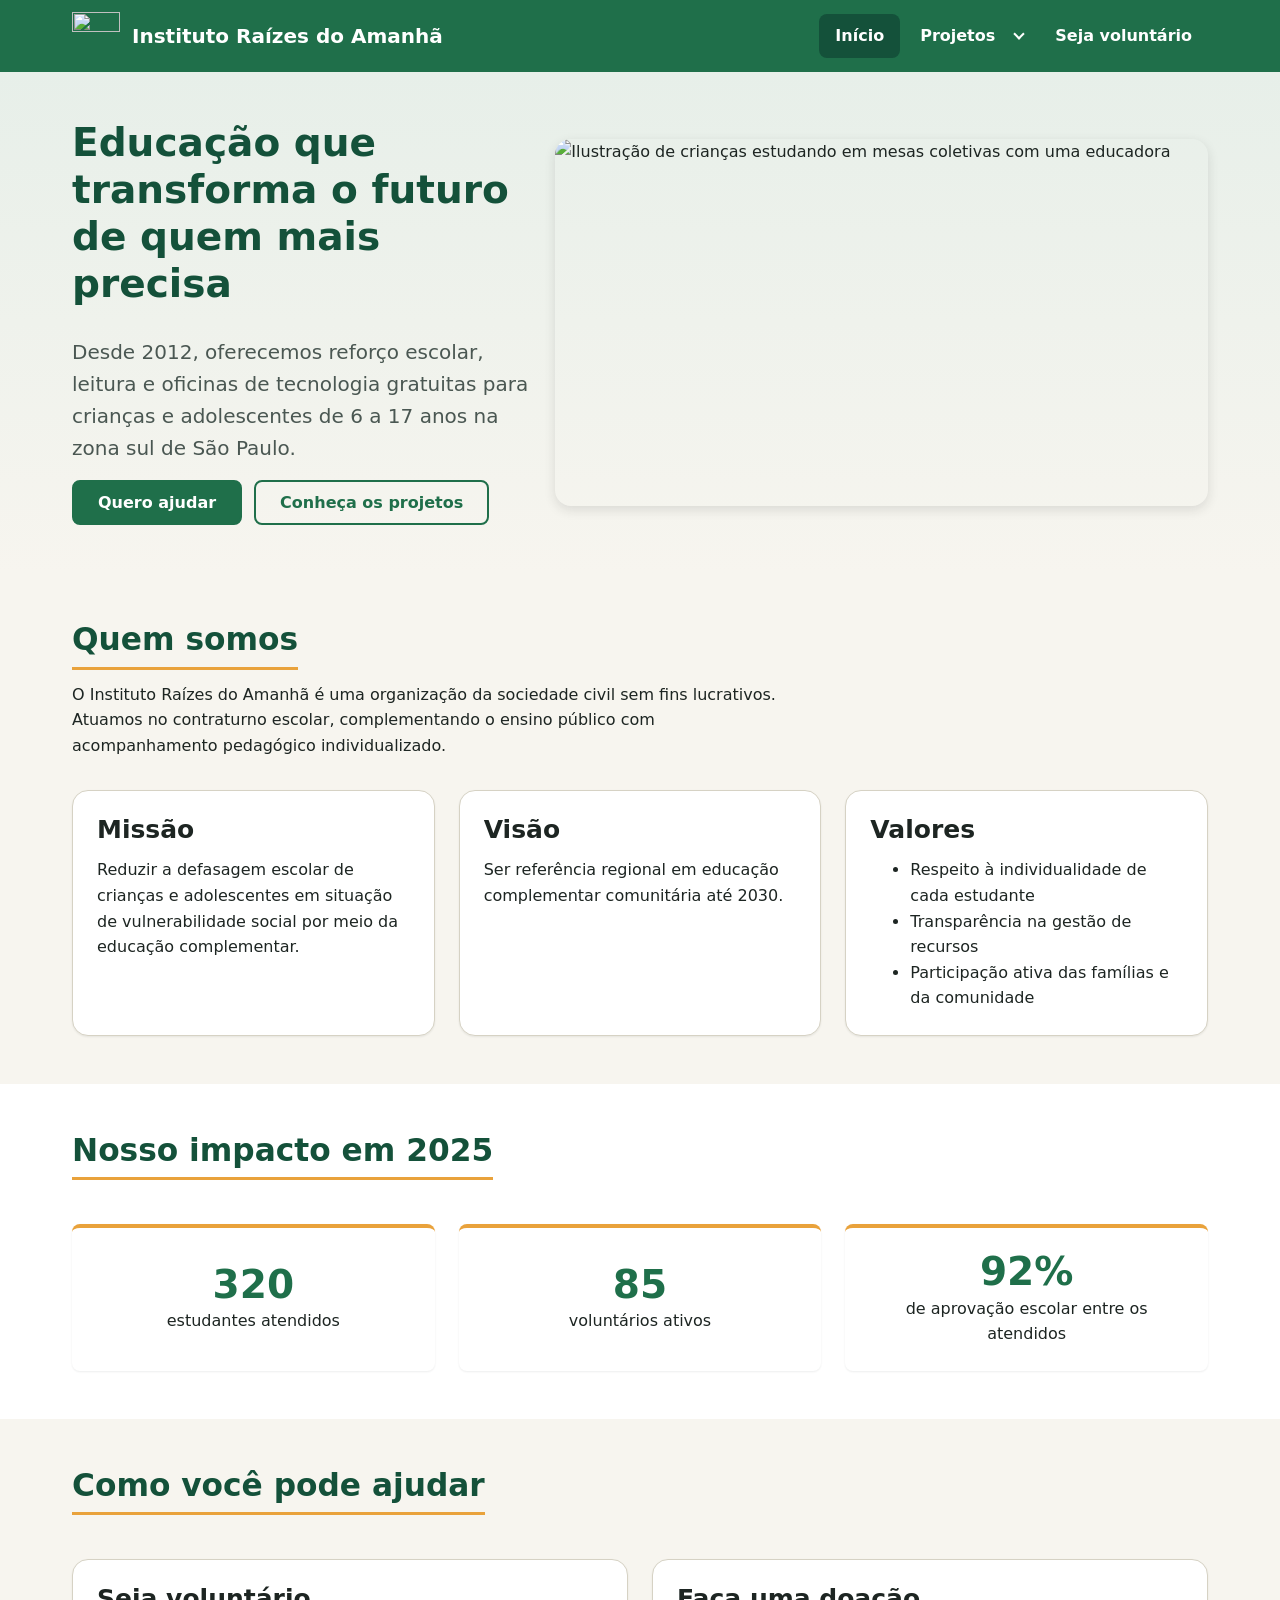
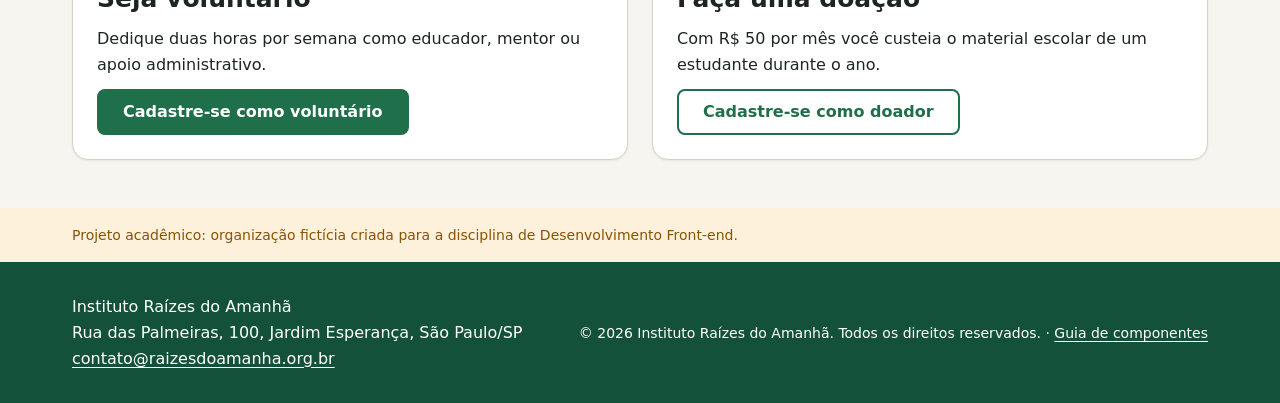
==== commit e50544f6: "Badges, alertas info/aviso, modal, toast e guia de componentes Sistema de badges com cinco variantes" ====
--- a/index.html
+++ b/index.html
@@ -139,7 +139,7 @@
         Rua das Palmeiras, 100, Jardim Esperança, São Paulo/SP<br>
         <a href="mailto:contato@raizesdoamanha.org.br">contato@raizesdoamanha.org.br</a>
       </address>
-      <p><small>&copy; 2026 Instituto Raízes do Amanhã. Todos os direitos reservados.</small></p>
+      <p><small>&copy; 2026 Instituto Raízes do Amanhã. Todos os direitos reservados. · <a href="componentes.html">Guia de componentes</a></small></p>
     </div>
   </footer>
 </body>
--- a/css/tokens.css
+++ b/css/tokens.css
@@ -28,8 +28,10 @@
   --cor-neutro-900: #1d2522;     /* texto principal (14.4:1)                */
 
   /* Feedback: estados de formulário e mensagens */
-  --cor-sucesso: #1e7b34;        /* 5.3:1 */
-  --cor-erro:    #b3261e;        /* 6.5:1 */
+  --cor-sucesso:     #1e7b34;    /* 5.3:1 */
+  --cor-sucesso-100: #e8f3ea;    /* fundo do alerta de sucesso (4.7:1)   */
+  --cor-erro:        #b3261e;    /* 6.5:1 */
+  --cor-erro-100:    #fbeceb;    /* fundo do alerta de erro (5.7:1)      */
 
   /* Papéis semânticos: os componentes usam estes nomes, não os tons */
   --cor-fundo:         var(--cor-neutro-50);
--- a/css/componentes.css
+++ b/css/componentes.css
@@ -317,7 +317,9 @@
   }
 }
 
-/* ---------- Botões ----------------------------------------------------- */
+/* ---------- Botões ----------------------------------------------------
+   Estados: repouso > :hover (escurece e ganha sombra) > :active (afunda
+   1px) > :focus-visible (contorno âmbar) > :disabled (apagado, sem reação). */
 .botao {
   display: inline-flex;
   align-items: center;
@@ -333,13 +335,30 @@
   font-weight: var(--peso-forte);
   text-decoration: none;
   cursor: pointer;
-  transition: background-color var(--transicao), border-color var(--transicao);
-}
-
-.botao:hover {
+  transition: background-color var(--transicao), border-color var(--transicao),
+              box-shadow var(--transicao), transform var(--transicao);
+}
+
+.botao:hover:not(:disabled) {
   background: var(--cor-marca-escura);
   border-color: var(--cor-marca-escura);
   color: var(--cor-neutro-0);
+  box-shadow: var(--sombra-2);
+}
+
+.botao:active:not(:disabled) {
+  transform: translateY(1px);
+  box-shadow: none;
+}
+
+.botao:focus-visible {
+  outline: 3px solid var(--cor-foco);
+  outline-offset: 3px;
+}
+
+.botao:disabled {
+  opacity: 0.55;
+  cursor: not-allowed;
 }
 
 .botao--secundario {
@@ -347,9 +366,10 @@
   color: var(--cor-marca);
 }
 
-.botao--secundario:hover {
+.botao--secundario:hover:not(:disabled) {
   background: var(--cor-primaria-100);
   color: var(--cor-marca-escura);
+  box-shadow: none;
 }
 
 .grupo-botoes {
@@ -521,15 +541,64 @@
   margin-bottom: var(--esp-1);
 }
 
-.etiqueta {
-  display: inline-block;
-  margin: 0 0 var(--esp-4);
+/* ---------- Badges (etiquetas de categoria e status) ------------------
+   Uso: <span class="badge badge--sucesso">Inscrições abertas</span>
+   Variantes usam só cores do design system; todas com contraste >= 4.5:1. */
+.badge {
+  display: inline-flex;
+  align-items: center;
+  gap: var(--esp-1);
   padding: var(--esp-1) var(--esp-3);
   border-radius: var(--raio-pilula);
+  font-size: var(--fs-pequeno);
+  font-weight: var(--peso-medio);
+  line-height: 1.4;
+  white-space: nowrap;
+}
+
+.badge--neutra {
+  background: var(--cor-fundo);
+  color: var(--cor-texto-suave);
+  box-shadow: inset 0 0 0 1px var(--cor-borda);
+}
+
+.badge--marca {
+  background: var(--cor-primaria-100);
+  color: var(--cor-marca-escura);
+}
+
+.badge--destaque {
   background: var(--cor-secundaria-100);
   color: var(--cor-secundaria-700);
-  font-size: var(--fs-pequeno);
-  font-weight: var(--peso-medio);
+}
+
+.badge--sucesso {
+  background: var(--cor-sucesso-100);
+  color: var(--cor-sucesso);
+}
+
+.badge--erro {
+  background: var(--cor-erro-100);
+  color: var(--cor-erro);
+}
+
+/* Variante com bolinha de status antes do texto */
+.badge--status::before {
+  content: "";
+  width: 0.5rem;
+  height: 0.5rem;
+  border-radius: 50%;
+  background: currentColor;
+}
+
+.lista-badges {
+  display: flex;
+  flex-wrap: wrap;
+  align-items: center;
+  gap: var(--esp-2);
+  margin: 0 0 var(--esp-4);
+  padding: 0;
+  list-style: none;
 }
 
 /* ---------- Listas de voluntariado ------------------------------------ */
@@ -637,25 +706,56 @@
   padding: var(--esp-2) var(--esp-3);
   border: 1px solid var(--cor-borda-campo);
   border-radius: var(--raio-medio);
-  background: var(--cor-superficie);
+  background: var(--cor-superficie) no-repeat right var(--esp-3) center / 1.25rem;
   color: var(--cor-texto);
   font: inherit;
   transition: border-color var(--transicao), box-shadow var(--transicao);
 }
 
+.campo__entrada:hover {
+  border-color: var(--cor-texto-suave);
+}
+
 .campo__entrada:focus-visible {
   border-color: var(--cor-marca);
-  outline-offset: 0;
-}
-
-/* Feedback de validação só depois que o usuário interage com o campo */
+  outline: none;
+  box-shadow: 0 0 0 3px var(--cor-foco);
+}
+
+/* Validação: só depois que a pessoa interage com o campo (:user-valid e
+   :user-invalid não acusam erro num formulário que acabou de abrir).
+   Além da cor, há um ícone (✓ ou !) e uma frase, para não depender só
+   da cor (WCAG 1.4.1). */
 .campo__entrada:user-invalid {
+  padding-right: var(--esp-7);
   border-color: var(--cor-erro);
   box-shadow: 0 0 0 1px var(--cor-erro);
+  background-image: url("data:image/svg+xml,%3Csvg xmlns='http://www.w3.org/2000/svg' viewBox='0 0 20 20'%3E%3Ccircle cx='10' cy='10' r='10' fill='%23b3261e'/%3E%3Cpath d='M10 5v6' stroke='%23fff' stroke-width='2.2' stroke-linecap='round'/%3E%3Ccircle cx='10' cy='14.6' r='1.3' fill='%23fff'/%3E%3C/svg%3E");
 }
 
 .campo__entrada:user-valid {
+  padding-right: var(--esp-7);
   border-color: var(--cor-sucesso);
+  background-image: url("data:image/svg+xml,%3Csvg xmlns='http://www.w3.org/2000/svg' viewBox='0 0 20 20'%3E%3Ccircle cx='10' cy='10' r='10' fill='%231e7b34'/%3E%3Cpath d='M5.5 10.5l3 3 6-6.5' fill='none' stroke='%23fff' stroke-width='2.2' stroke-linecap='round' stroke-linejoin='round'/%3E%3C/svg%3E");
+}
+
+/* select e date já têm ícone próprio do navegador à direita; o seletor
+   repete os estados para vencer a especificidade das regras acima */
+select.campo__entrada:is(:user-valid, :user-invalid),
+input[type="date"].campo__entrada:is(:user-valid, :user-invalid) {
+  background-image: none;
+  padding-right: var(--esp-3);
+}
+
+.campo:has(.campo__entrada:user-invalid) .campo__rotulo {
+  color: var(--cor-erro);
+}
+
+.campo:has(.campo__entrada:user-invalid)::after {
+  content: "Verifique este campo.";
+  font-size: var(--fs-pequeno);
+  font-weight: var(--peso-medio);
+  color: var(--cor-erro);
 }
 
 .campo__ajuda {
@@ -694,6 +794,264 @@
 
 .obrigatorio {
   color: var(--cor-erro);
+}
+
+/* ---------- Alertas contextuais -------------------------------------- */
+.alerta {
+  display: flex;
+  align-items: flex-start;
+  gap: var(--esp-3);
+  padding: var(--esp-4);
+  border: 1px solid;
+  border-left-width: 6px;
+  border-radius: var(--raio-medio);
+  font-weight: var(--peso-medio);
+}
+
+.alerta p {
+  margin: 0;
+}
+
+.alerta[hidden] {
+  display: none;
+}
+
+.alerta::before {
+  flex-shrink: 0;
+  display: flex;
+  align-items: center;
+  justify-content: center;
+  width: 1.5rem;
+  height: 1.5rem;
+  border-radius: 50%;
+  color: var(--cor-neutro-0);
+  font-weight: var(--peso-forte);
+}
+
+.alerta--sucesso {
+  border-color: var(--cor-sucesso);
+  background: var(--cor-sucesso-100);
+  color: var(--cor-sucesso);
+}
+
+.alerta--sucesso::before {
+  content: "✓";
+  background: var(--cor-sucesso);
+}
+
+.alerta--erro {
+  border-color: var(--cor-erro);
+  background: var(--cor-erro-100);
+  color: var(--cor-erro);
+}
+
+.alerta--erro::before {
+  content: "!";
+  background: var(--cor-erro);
+}
+
+.alerta--info {
+  border-color: var(--cor-marca);
+  background: var(--cor-primaria-100);
+  color: var(--cor-marca-escura);
+}
+
+.alerta--info::before {
+  content: "i";
+  background: var(--cor-marca);
+}
+
+.alerta--aviso {
+  border-color: var(--cor-secundaria-500);
+  background: var(--cor-secundaria-100);
+  color: var(--cor-secundaria-700);
+}
+
+.alerta--aviso::before {
+  content: "!";
+  background: var(--cor-secundaria-700);
+}
+
+.alerta:focus {
+  outline: 3px solid var(--cor-foco);
+  outline-offset: 2px;
+}
+
+/* ---------- Modal (elemento nativo <dialog>) --------------------------
+   O <dialog> aberto com showModal() já prende o foco dentro dele, fecha
+   com Esc e devolve o foco ao botão que o abriu. O CSS cuida da forma,
+   do fundo escurecido (::backdrop) e da animação de entrada. */
+.modal {
+  /* valores literais (2 x esp-4 e 2 x esp-6): o validador W3C não aceita var() dentro de calc() */
+  width: min(36rem, calc(100% - 2rem));
+  max-height: calc(100vh - 4rem);
+  padding: 0;
+  border: 0;
+  border-radius: var(--raio-grande);
+  background: var(--cor-superficie);
+  color: var(--cor-texto);
+  box-shadow: 0 20px 48px rgba(29, 37, 34, 0.25);
+}
+
+.modal[open] {
+  animation: modal-entrada 200ms ease-out;
+}
+
+.modal::backdrop {
+  background: rgba(20, 81, 58, 0.55);
+}
+
+@keyframes modal-entrada {
+  from {
+    opacity: 0;
+    transform: translateY(1rem) scale(0.98);
+  }
+
+  to {
+    opacity: 1;
+    transform: none;
+  }
+}
+
+.modal__cabecalho {
+  display: flex;
+  align-items: center;
+  justify-content: space-between;
+  gap: var(--esp-3);
+  padding: var(--esp-4) var(--esp-5);
+  border-bottom: 1px solid var(--cor-borda);
+}
+
+.modal__cabecalho h2 {
+  margin: 0;
+  font-size: var(--fs-grande);
+}
+
+.modal__corpo {
+  padding: var(--esp-5);
+}
+
+.modal__corpo > :last-child {
+  margin-bottom: 0;
+}
+
+.modal__rodape {
+  display: flex;
+  justify-content: flex-end;
+  gap: var(--esp-3);
+  padding: var(--esp-4) var(--esp-5);
+  border-top: 1px solid var(--cor-borda);
+  background: var(--cor-fundo);
+}
+
+.botao-fechar {
+  display: flex;
+  align-items: center;
+  justify-content: center;
+  width: var(--alvo-toque);
+  height: var(--alvo-toque);
+  border: 0;
+  border-radius: 50%;
+  background: transparent;
+  color: var(--cor-texto-suave);
+  font-size: var(--fs-grande);
+  line-height: 1;
+  cursor: pointer;
+  transition: background-color var(--transicao);
+}
+
+.botao-fechar:hover {
+  background: var(--cor-fundo);
+  color: var(--cor-texto);
+}
+
+.link-botao {
+  padding: 0;
+  border: 0;
+  background: none;
+  color: var(--cor-marca);
+  font: inherit;
+  text-decoration: underline;
+  text-underline-offset: 0.2em;
+  cursor: pointer;
+}
+
+/* ---------- Toast (notificação não obstrutiva) -----------------------
+   Fica no canto inferior, não bloqueia a página e some sozinho. */
+.toast {
+  position: fixed;
+  right: var(--esp-4);
+  bottom: var(--esp-4);
+  left: var(--esp-4);
+  z-index: 200;
+  display: flex;
+  align-items: center;
+  gap: var(--esp-3);
+  max-width: 24rem;
+  margin-left: auto;
+  padding: var(--esp-3) var(--esp-4);
+  border-radius: var(--raio-medio);
+  background: var(--cor-neutro-900);
+  color: var(--cor-neutro-0);
+  box-shadow: var(--sombra-2);
+  font-weight: var(--peso-medio);
+  opacity: 0;
+  visibility: hidden;
+  transform: translateY(1rem);
+  transition: opacity 200ms ease, transform 200ms ease, visibility 0s linear 200ms;
+}
+
+.toast--visivel {
+  opacity: 1;
+  visibility: visible;
+  transform: translateY(0);
+  transition: opacity 200ms ease, transform 200ms ease, visibility 0s;
+}
+
+.toast::before {
+  content: "✓";
+  flex-shrink: 0;
+  display: flex;
+  align-items: center;
+  justify-content: center;
+  width: 1.5rem;
+  height: 1.5rem;
+  border-radius: 50%;
+  background: var(--cor-sucesso);
+  font-weight: var(--peso-forte);
+}
+
+.toast--erro::before {
+  content: "!";
+  background: var(--cor-erro);
+}
+
+/* ---------- Guia de componentes (componentes.html) ------------------- */
+.guia + .guia {
+  padding-top: 0;
+}
+
+.guia__demo {
+  padding: var(--esp-5);
+  border: 1px dashed var(--cor-borda-campo);
+  border-radius: var(--raio-grande);
+  background: var(--cor-superficie);
+}
+
+.guia__demo > :last-child,
+.guia__demo .lista-badges:last-child {
+  margin-bottom: 0;
+}
+
+.guia__codigo {
+  margin: 0;
+  overflow-x: auto;
+  padding: var(--esp-4);
+  border-radius: var(--raio-medio);
+  background: var(--cor-neutro-900);
+  color: var(--cor-primaria-100);
+  font-size: var(--fs-pequeno);
+  line-height: 1.5;
 }
 
 /* ---------- Painel lateral do cadastro -------------------------------- */
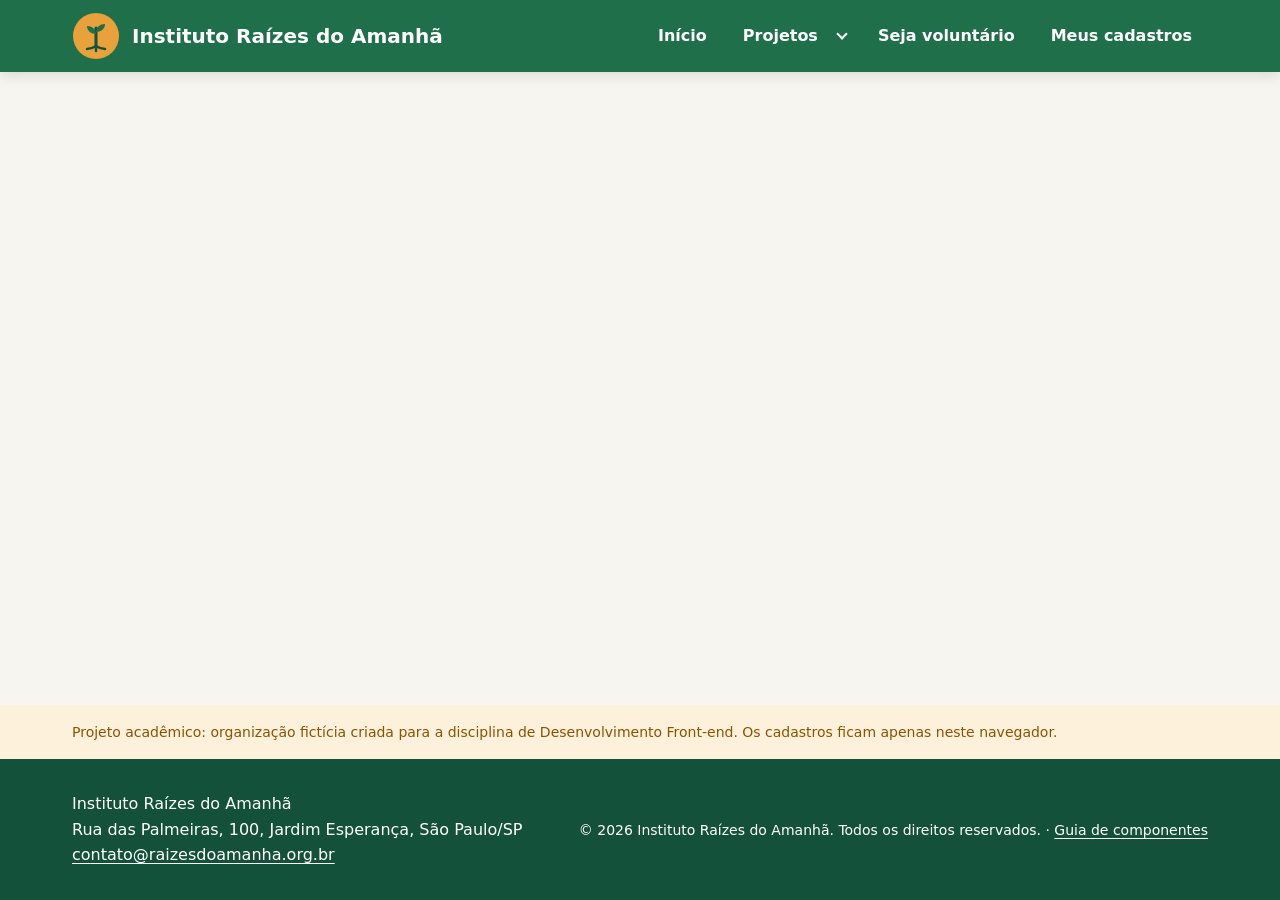
==== commit d616071a: "Experiência Prática III: SPA com templates, validação e localStorage Reorganiza o projeto nas pastas" ====
--- a/index.html
+++ b/index.html
@@ -3,144 +3,14 @@
 <head>
   <meta charset="UTF-8">
   <meta name="viewport" content="width=device-width, initial-scale=1.0">
-  <meta name="description" content="Instituto Raízes do Amanhã: ONG de educação e reforço escolar para crianças e adolescentes da zona sul de São Paulo.">
-  <title>Instituto Raízes do Amanhã | Início</title>
-  <script>document.documentElement.classList.add("js");</script>
-  <link rel="stylesheet" href="css/tokens.css">
-  <link rel="stylesheet" href="css/base.css">
-  <link rel="stylesheet" href="css/layout.css">
-  <link rel="stylesheet" href="css/componentes.css">
-  <link rel="icon" href="img/logo.svg" type="image/svg+xml">
-  <script src="js/menu.js" defer></script>
+  <title>Instituto Raízes do Amanhã</title>
+  <!-- A aplicação fica em html/index.html, seguindo a separação de pastas
+       do projeto. Este arquivo só existe porque o GitHub Pages abre o
+       index.html da raiz; ele redireciona para a aplicação. -->
+  <meta http-equiv="refresh" content="0; url=html/index.html">
+  <link rel="canonical" href="html/index.html">
 </head>
-<body class="pagina">
-  <a class="pular-conteudo" href="#conteudo">Pular para o conteúdo principal</a>
-
-  <header class="cabecalho">
-    <div class="container cabecalho__conteudo">
-      <a class="marca" href="index.html">
-        <img src="img/logo.svg" alt="" width="48" height="48">
-        <span>Instituto Raízes do Amanhã</span>
-      </a>
-      <button class="menu-toggle" type="button" aria-expanded="false" aria-controls="menu-principal">
-        <span class="menu-toggle__icone" aria-hidden="true"><span></span><span></span><span></span></span>
-        <span class="menu-toggle__texto">Menu</span>
-      </button>
-      <nav class="navegacao" id="menu-principal" aria-label="Navegação principal">
-        <ul class="menu">
-          <li class="menu__item"><a class="menu__link" href="index.html" aria-current="page">Início</a></li>
-          <li class="menu__item menu__item--submenu">
-            <a class="menu__link" href="projetos.html">Projetos</a>
-            <button class="submenu-toggle" type="button" aria-expanded="false" aria-controls="submenu-projetos">
-              <span class="visualmente-oculto">Abrir submenu de Projetos</span>
-            </button>
-            <ul class="submenu" id="submenu-projetos">
-              <li><a class="submenu__link" href="projetos.html#reforco">Reforço Escolar</a></li>
-              <li><a class="submenu__link" href="projetos.html#leitura">Clube de Leitura</a></li>
-              <li><a class="submenu__link" href="projetos.html#tecnologia">Oficina de Tecnologia</a></li>
-              <li><a class="submenu__link" href="projetos.html#voluntariado">Como ser voluntário</a></li>
-              <li><a class="submenu__link" href="projetos.html#doacoes">Campanhas de doação</a></li>
-            </ul>
-          </li>
-          <li class="menu__item"><a class="menu__link" href="cadastro.html">Seja voluntário</a></li>
-        </ul>
-      </nav>
-    </div>
-  </header>
-
-  <main id="conteudo">
-    <section class="destaque" aria-labelledby="titulo-principal">
-      <div class="container grid">
-        <div class="destaque__texto col-12 col-lg-6 col-xl-5">
-          <h1 id="titulo-principal">Educação que transforma o futuro de quem mais precisa</h1>
-          <p>Desde 2012, oferecemos reforço escolar, leitura e oficinas de tecnologia gratuitas para crianças e adolescentes de 6 a 17 anos na zona sul de São Paulo.</p>
-          <div class="grupo-botoes">
-            <a class="botao" href="cadastro.html">Quero ajudar</a>
-            <a class="botao botao--secundario" href="projetos.html">Conheça os projetos</a>
-          </div>
-        </div>
-        <figure class="destaque__figura col-12 col-lg-6 col-xl-7">
-          <img src="img/sala-de-aula.svg" alt="Ilustração de crianças estudando em mesas coletivas com uma educadora" width="640" height="360">
-        </figure>
-      </div>
-    </section>
-
-    <section class="secao" aria-labelledby="titulo-sobre">
-      <div class="container">
-        <div class="secao__cabecalho">
-          <h2 id="titulo-sobre">Quem somos</h2>
-          <p>O Instituto Raízes do Amanhã é uma organização da sociedade civil sem fins lucrativos. Atuamos no contraturno escolar, complementando o ensino público com acompanhamento pedagógico individualizado.</p>
-        </div>
-        <div class="grid">
-          <div class="cartao col-12 col-md-4">
-            <h3>Missão</h3>
-            <p>Reduzir a defasagem escolar de crianças e adolescentes em situação de vulnerabilidade social por meio da educação complementar.</p>
-          </div>
-          <div class="cartao col-12 col-md-4">
-            <h3>Visão</h3>
-            <p>Ser referência regional em educação complementar comunitária até 2030.</p>
-          </div>
-          <div class="cartao col-12 col-md-4">
-            <h3>Valores</h3>
-            <ul>
-              <li>Respeito à individualidade de cada estudante</li>
-              <li>Transparência na gestão de recursos</li>
-              <li>Participação ativa das famílias e da comunidade</li>
-            </ul>
-          </div>
-        </div>
-      </div>
-    </section>
-
-    <section class="secao secao--alternada" aria-labelledby="titulo-impacto">
-      <div class="container">
-        <div class="secao__cabecalho">
-          <h2 id="titulo-impacto">Nosso impacto em 2025</h2>
-        </div>
-        <ul class="indicadores grid">
-          <li class="indicador col-12 col-sm-4"><strong class="indicador__numero">320</strong> estudantes atendidos</li>
-          <li class="indicador col-12 col-sm-4"><strong class="indicador__numero">85</strong> voluntários ativos</li>
-          <li class="indicador col-12 col-sm-4"><strong class="indicador__numero">92%</strong> de aprovação escolar entre os atendidos</li>
-        </ul>
-      </div>
-    </section>
-
-    <section class="secao" aria-labelledby="titulo-como-ajudar">
-      <div class="container">
-        <div class="secao__cabecalho">
-          <h2 id="titulo-como-ajudar">Como você pode ajudar</h2>
-        </div>
-        <div class="grid">
-          <article class="cartao col-12 col-md-6">
-            <h3>Seja voluntário</h3>
-            <p>Dedique duas horas por semana como educador, mentor ou apoio administrativo.</p>
-            <a class="botao cartao__acao" href="cadastro.html">Cadastre-se como voluntário</a>
-          </article>
-          <article class="cartao col-12 col-md-6">
-            <h3>Faça uma doação</h3>
-            <p>Com R$ 50 por mês você custeia o material escolar de um estudante durante o ano.</p>
-            <a class="botao botao--secundario cartao__acao" href="cadastro.html">Cadastre-se como doador</a>
-          </article>
-        </div>
-      </div>
-    </section>
-  </main>
-
-  <aside class="aviso" aria-label="Aviso sobre o projeto">
-    <div class="container">
-      <p>Projeto acadêmico: organização fictícia criada para a disciplina de Desenvolvimento Front-end.</p>
-    </div>
-  </aside>
-
-  <footer class="rodape">
-    <div class="container rodape__conteudo">
-      <address>
-        Instituto Raízes do Amanhã<br>
-        Rua das Palmeiras, 100, Jardim Esperança, São Paulo/SP<br>
-        <a href="mailto:contato@raizesdoamanha.org.br">contato@raizesdoamanha.org.br</a>
-      </address>
-      <p><small>&copy; 2026 Instituto Raízes do Amanhã. Todos os direitos reservados. · <a href="componentes.html">Guia de componentes</a></small></p>
-    </div>
-  </footer>
+<body>
+  <p>Redirecionando… Se nada acontecer, <a href="html/index.html">acesse o site do Instituto Raízes do Amanhã</a>.</p>
 </body>
 </html>
